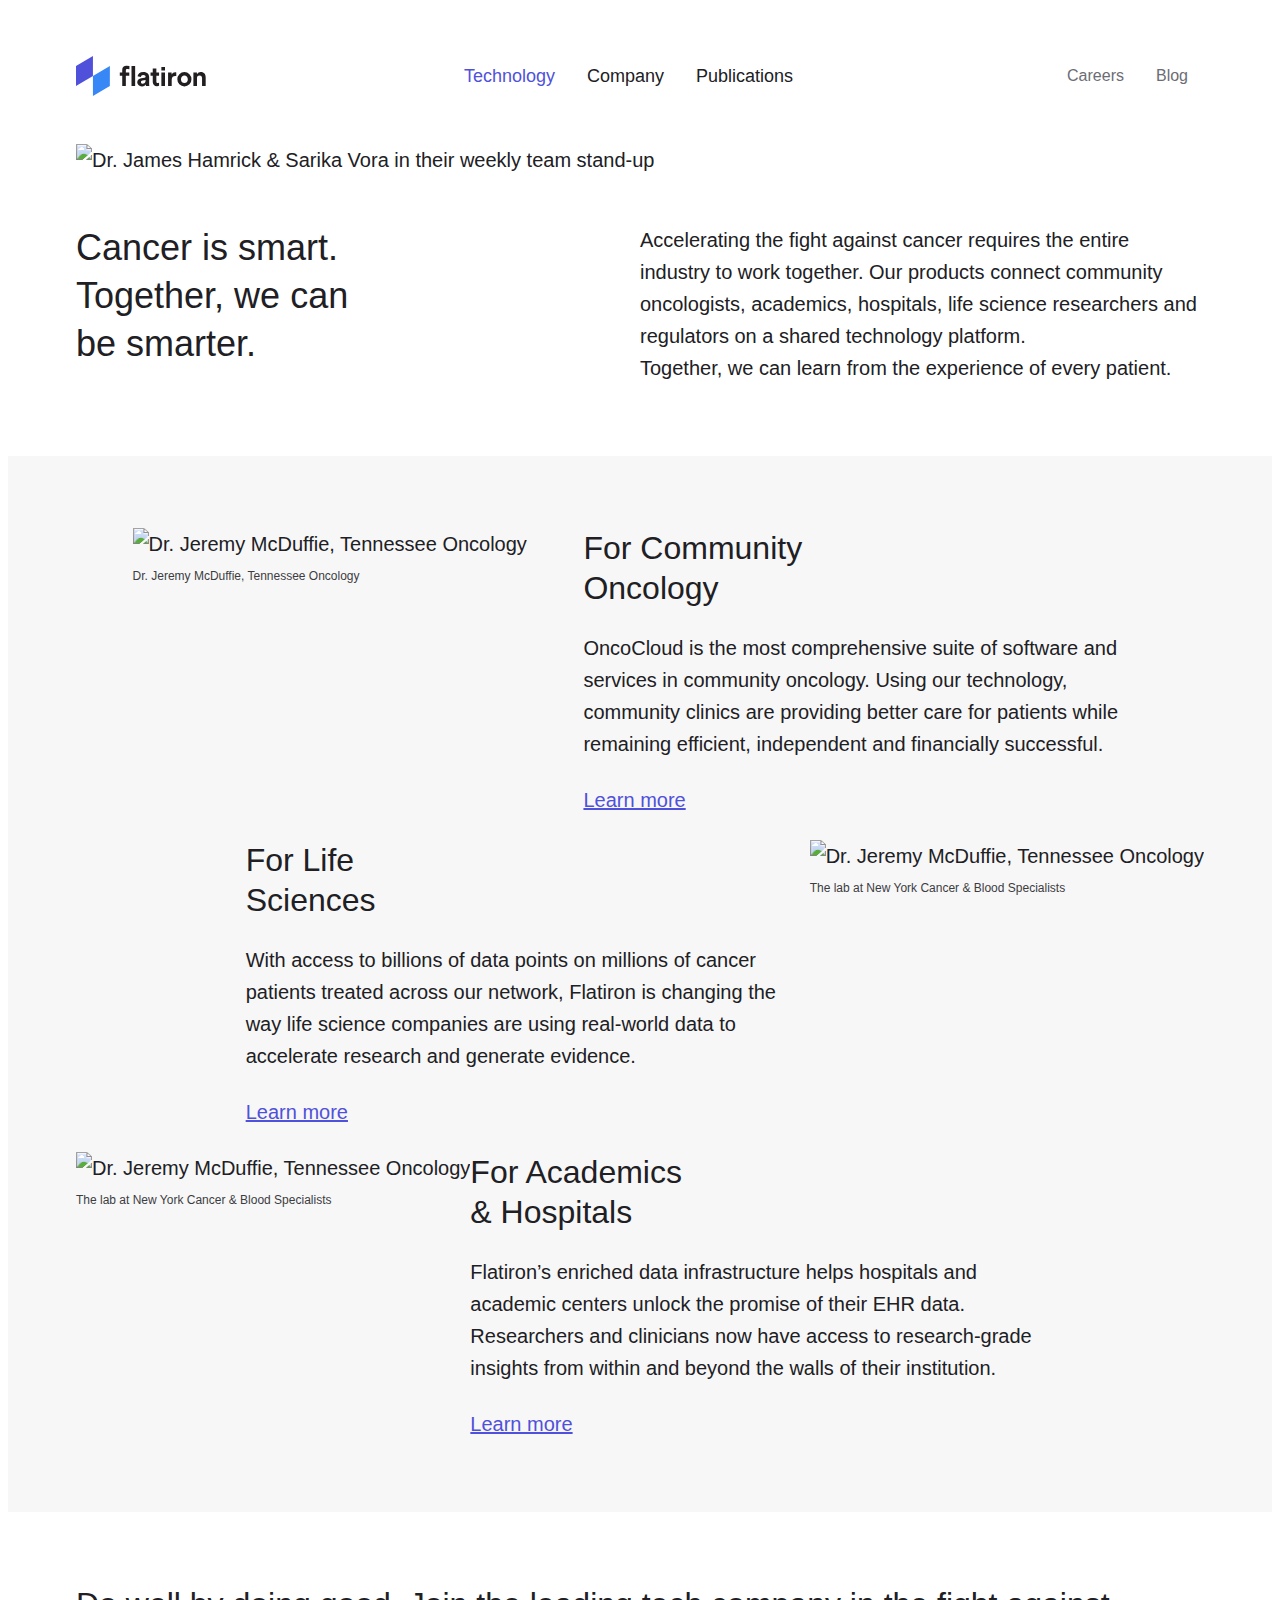
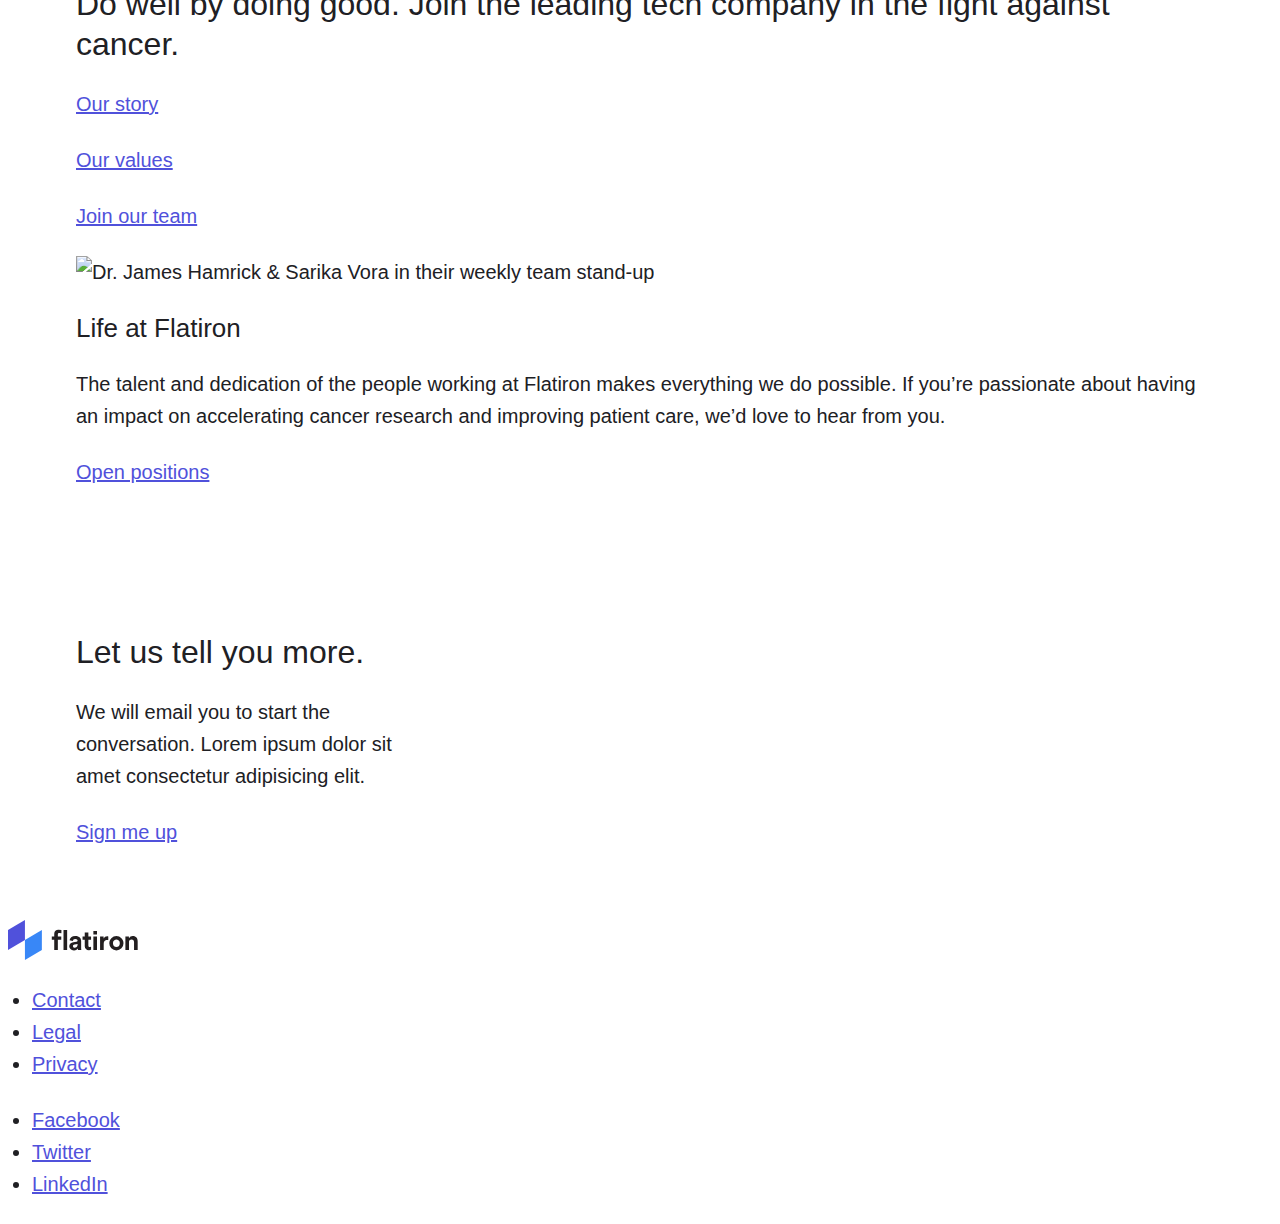
==== index.html @ 6f66fc8c "Changed section 2 layout" ====
<!doctype html>
<html lang="en">
    <head>
        <meta charset="utf-8">
        <meta http-equiv="x-ua-compatible" content="ie=edge">
        <title>Flatiron</title>
        <meta name="description" content="This is my HTML5 boilerplate.">
        <meta name="viewport" content="width=device-width, initial-scale=1.0">
        <meta name="msapplication-TileColor" content="#e85e00">
        <meta name="theme-color" content="#e85e00">
        <link rel="stylesheet" href="css/normalize.css">
        <link rel="stylesheet" href="css/screen.css">
        <link rel="apple-touch-icon" sizes="180x180" href="/apple-touch-icon.png">
        <link rel="icon" type="image/png" sizes="32x32" href="/favicon-32x32.png">
        <link rel="icon" type="image/png" sizes="16x16" href="/favicon-16x16.png">
        <link rel="manifest" href="/site.webmanifest">
        <meta name="msapplication-TileColor" content="#da532c">
        <meta name="theme-color" content="#ffffff">
    </head>
    <body>
        <header class="o-row o-row--md">
            <div class="o-container">
                <div class="c-header">
                    <div class="c-header__logo">
                <h1 class="c-logo">
                    <svg class="c-logo__symbol" xmlns="http://www.w3.org/2000/svg" viewBox="0 0 130 40">
                        <title>Flatiron</title>
                        <path fill="#3887f7" d="M15.659,19.25v20l16.929-10v-20Z" transform="translate(1.27 0.75)"/>
                        <path fill="#5051db" d="M16.929,0,0,10V30L16.929,20Z"/>
                        <path fill="#231f20" d="M57.537,13.551a7.061,7.061,0,1,1,14.119,0,7.061,7.061,0,1,1-14.119,0Zm3.64,0c0,2.532,1.641,3.853,3.42,3.853s3.42-1.294,3.42-3.853S66.375,9.7,64.6,9.7,61.177,10.992,61.177,13.551ZM17.441,16.634c0-2.422,1.778-3.771,4.023-4.1l3.31-.5c.766-.109,1.012-.495,1.012-.962,0-.964-.738-1.762-2.27-1.762A2.394,2.394,0,0,0,20.973,11.3l-3.23-.689c.326-2.058,2.256-4.24,5.747-4.24,4.268,0,5.854,2.422,5.854,5.146v6.659a15.308,15.308,0,0,0,.165,2.147H26.169a9.242,9.242,0,0,1-.137-1.624,4.49,4.49,0,0,1-3.967,2.009C19.193,20.706,17.441,18.752,17.441,16.634Zm5.308-1.927a1.706,1.706,0,0,0-1.67,1.706,1.584,1.584,0,0,0,1.751,1.569c1.533,0,2.956-.743,2.956-3.137v-.606Zm10.2,1.623v-6.3h-2.2V6.781h2.2V2.735h3.611V6.781h2.709v3.247H36.565V15.7c0,1.184.547,1.569,1.588,1.569a5.26,5.26,0,0,0,1.12-.109v3.027a5.976,5.976,0,0,1-2.264.33A4.067,4.067,0,0,1,32.954,16.33Zm49.288,3.991v-7.9c0-1.514-.74-2.7-2.491-2.7a2.544,2.544,0,0,0-2.516,2.808v7.788h-3.64V6.781h3.529V8.459A4.469,4.469,0,0,1,81.01,6.422c3.338,0,4.87,2.395,4.87,5.367v8.532Zm-33.967,0V6.781H51.8V8.72a4.026,4.026,0,0,1,3.519-2.05c.3,0,.887.029,1.161.056v3.687A5.451,5.451,0,0,0,55.39,10.3c-1.86,0-3.475.908-3.475,3.824v6.193Zm-6.7,0V6.781h3.638V20.321Zm-29.866,0v-20h3.64v20Zm-9.271,0V10.036H0V6.788H2.435V4.182A4.061,4.061,0,0,1,6.61,0a9.549,9.549,0,0,1,3,.424V3.451a9.55,9.55,0,0,0-1.978-.2c-1.039,0-1.586.386-1.586,1.569V6.788h3.43v3.248H6.048V20.321ZM41.572,4.773V1.3h3.638V4.773Z" transform="translate(43.8 9.679)"/>
                    </svg>
                    
                </h1>
               </div> 
               <div class="c-header__nav">
                <nav class="c-nav">
                    <ul class="o-list c-nav__list">
                        <li class="c-nav__item is-selected"><a href="#!" class="c-nav__link">Technology</a></li>
                        <li class="c-nav__item"><a href="#!" class="c-nav__link">Company</a></li>
                        <li class="c-nav__item"><a href="#!" class="c-nav__link">Publications</a></li>
                    </ul>
                </nav>
                </div>
                <div class="c-header__nav">
                <nav class="c-nav c-nav--meta">
                    <ul class="o-list c-nav__list">
                        <li class="c-nav__item"><a href="#!" class="c-nav__link c-nav__link--meta">Careers</a></li>
                        <li class="c-nav__item"><a href="#!" class="c-nav__link c-nav__link--meta">Blog</a></li>
                    </ul>
                </nav>
            </div>
            </div>
            </div>
        </header>
        <section class="o-row o-row--lg u-pt-clear">
            <div class="o-container">
                <div class="o-section o-section--lg">
                    <figure>
                        <img src="img/jpg/intro-img.jpg" alt="Dr. James Hamrick & Sarika Vora in their weekly team stand-up">
                    </figure>
                </div>    
                <div class="o-section o-section--lg"> 
                    <div class="o-layout o-layout-gutter-lg">
                        <div class="o-layout__item u-1-of-2-bp3">
                            <div class="u-max-width-sm">
                                <h1 class="c-lead c-lead--xxl u-color-primary-base">
                                    Cancer is smart.<br>
                                    Together, we can<br>
                                    be smarter.
                                </h1>
                            </div>
                        </div>
                     <div class="o-layout__item u-1-of-2-bp3">
                    <div class="u-max-width-sm">
                        <p class="c-lead c-lead--lg">
                            Accelerating the fight against cancer requires the entire industry to work together. Our products connect community oncologists, academics, hospitals, life science researchers and regulators on a shared technology platform. <br>
                            Together, we can learn from the experience of every patient.
                        </p>
                </div>
                    </div>
                    </div>
                </div>
            </div>
        </section>
        <section class="o-row o-row--lg o-row—neutral-x-light">
            <div class="o-container">
                <div class="o-section o-section--lg">
                <article>
                    <div class="o-layout o-layout-gutter-lg o-layout--justify-space-evenly">
                    <figure>
                        <div class="o-layout__item u-1-of-2-bp3">
                        <picture>
                            <source srcset="img/jpg/img-1.jpg" media="(min-width: 992px)">
                            <source srcset="img/jpg/img-1-landscape@2x.jpg" media="(min-width: 576px)">
                            <img src="img/jpg/img-1-landscape.jpg" alt="Dr. Jeremy McDuffie, Tennessee Oncology">
                        </picture>
                    
                        <figcaption>Dr. Jeremy McDuffie, Tennessee Oncology</figcaption>
                    </div>
                    </figure>
                    
                    <div class="o-layout__item u-1-of-2-bp3">
                        <div class="o-section">
                    <header>
                        
                        <h2>
                            For Community <br>
                            Oncology
                        </h2>
                        
                    </header>
                    <p>
                     
                     <div class="u-max-width-sm">
                        OncoCloud is the most comprehensive suite of software and services in community oncology. Using our technology, community clinics are providing better care for patients while remaining efficient, independent and financially successful.
                     </div>
                  
                    </p>
                    <p>
                        <a href="#!">Learn more</a>
                    </p>

                    </div>
                </div>
                    </div>
                
                </article>
                <article >
                    <div class="o-layout o-layout-gutter-lg o-layout--row-reverse">
                    <figure>
                    <div class="o-layout__item u-1-of-2-bp3 ">
                        <picture>
                            <source srcset="img/jpg/img-2.jpg" media="(min-width: 992px)">
                            <source srcset="img/jpg/img-2-landscape@2x.jpg" media="(min-width: 576px)">
                            <img src="img/jpg/img-2-landscape.jpg" alt="Dr. Jeremy McDuffie, Tennessee Oncology">
                        </picture>
                    
                        <figcaption>The lab at New York Cancer & Blood Specialists</figcaption>
                    </div>   
                    </figure>
                    <div class="o-layout__item u-1-of-2-bp3 ">
                    <header>
                        <h2>
                            For Life <br>
                            Sciences
                        </h2>
                    </header>
                    
                    
                    <p>
                        With access to billions of data points on millions of cancer patients treated across our network, Flatiron is changing the way life science companies are using real-world data to accelerate research and generate evidence.
                    </p>
                    <p>
                        <a href="#!">Learn more</a>
                    </p>
                    </div>
                   </div>
                </article>
                <article>
                    <div class="o-layout o-layout-gutter-lg">
                    <figure>
                        <div class="o-layout__item u-1-of-2-bp3 ">
                        <picture>
                            <source srcset="img/jpg/img-3.jpg" media="(min-width: 992px)">
                            <source srcset="img/jpg/img-3-landscape@2x.jpg" media="(min-width: 576px)">
                            <img src="img/jpg/img-3-landscape.jpg" alt="Dr. Jeremy McDuffie, Tennessee Oncology">
                        </picture>
                        <figcaption>The lab at New York Cancer & Blood Specialists</figcaption>
                    </div>
                    </figure>
                    <div class="o-layout__item u-1-of-2-bp3 ">
                    <header>
                       
                        <h2>
                            For Academics <br>
                            &amp; Hospitals
                        </h2>
                    </header>
                    <p>
                        Flatiron’s enriched data infrastructure helps hospitals and academic centers unlock the promise of their EHR data. Researchers and clinicians now have access to research-grade insights from within and beyond the walls of their institution.
                    </p>
                    <p>
                        <a href="#!">Learn more</a>
                    </p>
                </div>
                </article>
            </div>
        </div>
        </section>
        <section class="o-row o-row--lg">
            <div class="o-container">
                <header>
                    <h2>
                        Do well by doing good. Join the leading tech company in the fight against cancer.
                    </h2>
                </header>
                <p>
                    <a href="#!">Our story</a>
                </p>
                <p>
                    <a href="#!">Our values</a>
                </p>
                <p>
                    <a href="#!">Join our team</a>
                </p>
            </div>
            <div class="o-container">
                <figure>
                    <img src="img/jpg/img-4.jpg" alt="Dr. James Hamrick & Sarika Vora in their weekly team stand-up">
                </figure>
            </div>
            <div class="o-container">
                <h3>
                    Life at Flatiron
                </h3>

                <p>
                    The talent and dedication of the people working at Flatiron makes everything we do possible. If you’re passionate about having an impact on accelerating cancer research and improving patient care, we’d love to hear from you.
                </p>
                <p>
                    <a href="#!">Open positions</a>
                </p>
            </div>
        </section>
        <section class="o-row o-row--lg">
            <div class="o-container">
                <div class="u-max-width-xs">
                    <h2>
                        Let us tell you more.
                    </h2>
                    <p>
                        We will email you to start the conversation. Lorem ipsum dolor sit amet consectetur adipisicing elit.
                    </p>
                    <p>
                        <a href="#!">Sign me up</a>
                    </p>
                </div>
            </div>
        </section>
        <footer class="o-row1">
            <h1 class="c-logo1">
                <svg class="c-logo__symbol1" xmlns="http://www.w3.org/2000/svg" viewBox="0 0 130 40">
                    <title>Flatiron</title>
                    <path fill="#3887f7" d="M15.659,19.25v20l16.929-10v-20Z" transform="translate(1.27 0.75)"/>
                    <path fill="#5051db" d="M16.929,0,0,10V30L16.929,20Z"/>
                    <path fill="#231f20" d="M57.537,13.551a7.061,7.061,0,1,1,14.119,0,7.061,7.061,0,1,1-14.119,0Zm3.64,0c0,2.532,1.641,3.853,3.42,3.853s3.42-1.294,3.42-3.853S66.375,9.7,64.6,9.7,61.177,10.992,61.177,13.551ZM17.441,16.634c0-2.422,1.778-3.771,4.023-4.1l3.31-.5c.766-.109,1.012-.495,1.012-.962,0-.964-.738-1.762-2.27-1.762A2.394,2.394,0,0,0,20.973,11.3l-3.23-.689c.326-2.058,2.256-4.24,5.747-4.24,4.268,0,5.854,2.422,5.854,5.146v6.659a15.308,15.308,0,0,0,.165,2.147H26.169a9.242,9.242,0,0,1-.137-1.624,4.49,4.49,0,0,1-3.967,2.009C19.193,20.706,17.441,18.752,17.441,16.634Zm5.308-1.927a1.706,1.706,0,0,0-1.67,1.706,1.584,1.584,0,0,0,1.751,1.569c1.533,0,2.956-.743,2.956-3.137v-.606Zm10.2,1.623v-6.3h-2.2V6.781h2.2V2.735h3.611V6.781h2.709v3.247H36.565V15.7c0,1.184.547,1.569,1.588,1.569a5.26,5.26,0,0,0,1.12-.109v3.027a5.976,5.976,0,0,1-2.264.33A4.067,4.067,0,0,1,32.954,16.33Zm49.288,3.991v-7.9c0-1.514-.74-2.7-2.491-2.7a2.544,2.544,0,0,0-2.516,2.808v7.788h-3.64V6.781h3.529V8.459A4.469,4.469,0,0,1,81.01,6.422c3.338,0,4.87,2.395,4.87,5.367v8.532Zm-33.967,0V6.781H51.8V8.72a4.026,4.026,0,0,1,3.519-2.05c.3,0,.887.029,1.161.056v3.687A5.451,5.451,0,0,0,55.39,10.3c-1.86,0-3.475.908-3.475,3.824v6.193Zm-6.7,0V6.781h3.638V20.321Zm-29.866,0v-20h3.64v20Zm-9.271,0V10.036H0V6.788H2.435V4.182A4.061,4.061,0,0,1,6.61,0a9.549,9.549,0,0,1,3,.424V3.451a9.55,9.55,0,0,0-1.978-.2c-1.039,0-1.586.386-1.586,1.569V6.788h3.43v3.248H6.048V20.321ZM41.572,4.773V1.3h3.638V4.773Z" transform="translate(43.8 9.679)"/>
                </svg>
            </h1>    
                <nav>
                    <ul>
                        <li><a href="#!">Contact</a></li>
                        <li><a href="#!">Legal</a></li>
                        <li><a href="#!">Privacy</a></li>
                    </ul>
                </nav>

                <nav>
                    <ul>
                        <li><a href="#!">Facebook</a></li>
                        <li><a href="#!">Twitter</a></li>
                        <li><a href="#!">LinkedIn</a></li>
                    </ul>
                </nav>
            </div>
        </footer>
    </body>
</html>
---- css/screen.css ----
/*------------------------------------*\
  #FONTS
\*------------------------------------*/
@font-face {
    font-family: "HK Grotesk Web";
    font-weight: 200;
    src: url("../fonts/hkgrotesk-light-webfont.woff2") format("woff2"),
         url("../fonts/hkgrotesk-light-webfont.woff") format("woff");

}

@font-face {
    font-family: "HK Grotesk Web";
    font-weight: 400;
    src: url("../fonts/hkgrotesk-regular-webfont.woff2") format("woff2"),
         url("../fonts/hkgrotesk-regular-webfont.woff") format("woff");
     
}


@font-face {
    font-family: "HK Grotesk Web";
    font-weight: 600;
    src: url("../fonts/hkgrotesk-medium-webfont.woff2") format("woff2"),
         url("../fonts/hkgrotesk-medium-webfont.woff") format("woff");
     
}

/*------------------------------------*\
  #GENERIC
\*------------------------------------*/

/*
    Generic: Page
    ---
    Global page styles + universal box-sizing:
*/

html {
    font-size: 16px;
    line-height: 1.5;
    font-family: "HK Grotesk Web", sans-serif;
    color:  #202024;
    box-sizing: border-box;
    -webkit-font-smoothing: antialiased;
    -moz-osx-font-smoothing: grayscale;
}

*,
*:before,
*:after {
    box-sizing: inherit;
}
@media (min-width:768px){
    html {
        font-size:20px;
        line-height: 1.6;
    }
}
h1,h2,h3 {
    font-weight: 200;
}
/*
 * Remove text-shadow in selection highlight:
 * https://twitter.com/miketaylr/status/12228805301
 *
 * Customize the background color to match your design.
 */

::selection {
    background: #5051DB;
    color: white;
    text-shadow: none;
}

/*------------------------------------*\
  #Elements
\*------------------------------------*/

/*
    Elements: Images
    ---
    Default markup for images to make them responsive
*/

img {
    max-width: 100%;
    vertical-align: top;
}

/*
    Elements: typography
    ---
    Default markup for typographic elements
*/

h1 {
    font-size: 36px;
    line-height: 48px;
    margin: 0 0 24px;
}

h2 {
    font-size: 32px;
    line-height: 40px;
    margin: 0 0 24px;
}

h3 {
    font-size: 26px;
    line-height: 32px;
    margin: 0 0 24px;
}

h4,
h5,
h6 {
    font-size: 20px;
    line-height: 24px;
    margin: 0 0 24px;
}

p,
ol,
ul,
dl,
table,
address,
figure {
    margin: 0 0 24px;
}

ul,
ol {
    padding-left: 24px;
}

li ul,
li ol {
    margin-bottom: 0;
}

blockquote {
    font-style: normal;
    font-size: 23px;
    line-height: 32px;
    margin: 0 0 24px;
}

blockquote * {
    font-size: inherit;
    line-height: inherit;
}

figcaption {
    font-weight: 400;
    font-size: 12px;
    line-height: 16px;
    margin-top: 8px;
    color: #3C3C42;
}

hr {
    border: 0;
    height: 1px;
    background: LightGrey;
    margin: 0 0 24px;
}

a {
    color: #5051DB;
    transition: all .1s ease-in-out;
}

a:visited,
a:active {
    color: #3E3EA8;
}

a:hover,
a:focus {
    color: #3E3EA8;
}

/*------------------------------------*\
  #OBJECTS
\*------------------------------------*/
.o-list {
    list-style: none;
    padding: none;
}

.o-section {

    
   
   
   
}

.o-section + .o-section {
    margin-top: 24px;
    
    
}

@media (min-width: 768px) {
    .o-section--lg + .o-section--lg,
    .o-section--xl + .o-section--xl {
        margin-top: 48px;
    }
}

@media (min-width: 1200px) {
    .o-section--xl + .o-section--xl {
        margin-top: 72px;
    }
}


/*
    Objects: Row
    ---
    Creates a horizontal row that stretches the viewport and adds padding around children
*/

.o-row {
    position: relative;
    padding: 24px 24px 0;
    display: flow-root;
}

.o-row—neutral-x-light {
    background:#F7F7F7;
}



/* size modifiers */

.o-row--lg {
    padding: 48px 24px 24px;
}

@media (min-width: 768px) {
    .o-row {
        padding-left: 48px;
        padding-right: 48px;
    }

    .o-row--lg {
        padding-top: 72px;
        padding-bottom: 48px;
    }
}

/*
    Objects: Container
    ---
    Creates a horizontal container that sets de global max-width
*/

.o-container {
    margin-left: auto;
    margin-right: auto;
    width: 100%;
    max-width: 56.4em; /* 56.4 * 20px = 1128px */
    
    
}

/*
    Objects: Layout
    ---
    The layout object provides us with a column-style layout system. This object
    contains the basic structural elements, but classes should be complemented
    with width utilities
*/

.o-layout {
    display: -webkit-flex;
    display: -ms-flexbox;
    display: flex;
    flex-wrap: wrap;
}

    .o-layout__item {
        flex-basis: 100%;
    }

/* gutter modifiers, these affect o-layout__item too */

.o-layout--gutter {
    margin: 0 -12px;
}

.o-layout--gutter > .o-layout__item {
    padding: 0 12px;
}

.o-layout--gutter-sm {
    margin: 0 -6px;
}

.o-layout--gutter-sm > .o-layout__item {
    padding: 0 6px;
}

.o-layout--gutter-lg {
    margin: 0 -24px;
}

.o-layout--gutter-lg > .o-layout__item {
    padding: 0 24px;
}

/* reverse horizontal row modifier */

.o-layout--row-reverse {
    flex-direction: row-reverse;
}

/* Horizontal alignment modifiers*/

.o-layout--justify-start {
    justify-content: flex-start;
}

.o-layout--justify-end {
    justify-content: flex-end;
}

.o-layout--justify-center {
    justify-content: center;
}

.o-layout--justify-space-around {
    justify-content: space-around;
}

.o-layout--justify-space-evenly {
    justify-content: space-evenly;
    
}

.o-layout--justify-space-between {
    justify-content: space-between;
}

/* Vertical alignment modifiers */

.o-layout--align-start {
    align-items: flex-start;
}

.o-layout--align-end {
    align-items: flex-end;
}

.o-layout--align-center {
    align-items: center;
}

.o-layout--align-baseline {
    align-items: baseline;
}

/* Vertical alignment modifiers that only work if there is one than one flex item */

.o-layout--align-content-start {
    align-content: start;
}

.o-layout--align-content-end {
    align-content: end;
}

.o-layout--align-content-center {
    align-content: center;
}

.o-layout--align-content-space-around {
    align-content: space-around;
}

.o-layout--align-content-space-between {
    align-content: space-between;
}

/*------------------------------------*\
  #COMPONENTS
\*------------------------------------*/
.c-logo {
    height: 32px;
}

.c-logo__symbol {

height:100%;
}

.c-logo1 {
    height: 32px;
}

.c-logo__symbol1 {

height:100%;
}

@media (min-width: 768px) {
    .c-logo__symbol,.c-logo__symbol1 {
        height:100%;
    }
    .c-logo,.c-logo1 {
        height: 40px;
    }
}
.c-nav {
    font-size: 18px;
    line-height: 24px;
}

.c-nav__link {
    text-decoration: none;
    font-weight: 400;
    padding: 8px 0;
    display: block;
}

.c-nav__link,
.c-nav__link:visited,
.c-nav__link:active {
    color: #202024
}

.c-nav__link:hover,
.c-nav__link:focus {
    color: 5051db;
}
.c-nav--meta {
    font-size: 16px;
}
.c-nav__link--meta,
    .c-nav__link--meta:visited,
    .c-nav__link--meta:active {
        color:#6c6c75;
    }

.c-nav__link:hover,
.c-nav__link:focus {
    color:#5051db;
}    
.is-selected .c-nav__link,
.c-nav__link:hover,
.c-nav__link:focus {
    color: #5051db;
}


@media (min-width: 768px) {
    .c-nav__list {
        display:flex;
    }

    .c-nav__link {
        padding: 8px 16px;
    }

    

    
}


.c-header__nav {
    display: none;
}

@media (min-width: 992px) {
    .c-header {
        display:flex;
        justify-content:space-between;
        
        

    }

    .c-header__nav {
        display: block;

       
}



/*------------------------------------*\
  #UTILITIES
\*------------------------------------*/

/*
    Utilities: max-width
    ---
    Utility classes to put specific max widths onto elements
*/


.u-max-width-xs {
    max-width: 18em !important;
}

.u-max-width-sm {
    max-width: 36em !important;
}

.u-max-width-md {
    max-width: 42em !important;
}

.u-max-width-lg {
    max-width: 60em !important;
}

.u-max-width-xl {
    max-width: 75em !important;
}

.u-max-width-none {
    max-width: none !important;
}

/*
    Utility: Flex
    ---
    Utility classes to put specific flex properties onto elements
    Will be mostly used on o-layout__item
*/

.u-pt-clear {
    padding-top: 0 !important;
}

.u-flex-basis-auto {
    flex-basis: auto !important;
}

.u-flex-grow-1 {
    flex-grow: 1 !important;
}

.u-1-of-2 {
    flex-basis: calc(100% / 2) !important;
}

.u-1-of-3 {
    flex-basis: calc(100% / 3) !important;
}

.u-2-of-3 {
    flex-basis: calc(100% / 3 * 2) !important;
}

.u-1-of-4 {
    flex-basis: calc(100% / 4) !important;
}

.u-3-of-4 {
    flex-basis: calc(100% / 4 * 3) !important;
}

.u-1-of-5 {
    flex-basis: calc(100% / 5) !important;
}

.u-2-of-5 {
    flex-basis: calc(100% / 5 * 2) !important;
}

.u-3-of-5 {
    flex-basis: calc(100% / 5 * 3) !important;
}

.u-4-of-5 {
    flex-basis: calc(100% / 5 * 4) !important;
}

.u-1-of-6 {
    flex-basis: calc(100% / 6) !important;
}

.u-5-of-6 {
    flex-basis: calc(100% / 6 * 5) !important;
}

@media (min-width: 576px) {
    .u-1-of-2-bp1 {
        flex-basis: calc(100% / 2) !important;
    }
    .u-1-of-3-bp1 {
        flex-basis: calc(100% / 3) !important;
    }
    .u-2-of-3-bp1 {
        flex-basis: calc(100% / 3 * 2) !important;
    }
    .u-1-of-4-bp1 {
        flex-basis: calc(100% / 4) !important;
    }
    .u-3-of-4-bp1 {
        flex-basis: calc(100% / 4 * 3) !important;
    }
    .u-1-of-5-bp1 {
        flex-basis: calc(100% / 5) !important;
    }
    .u-2-of-5-bp1 {
        flex-basis: calc(100% / 5 * 2) !important;
    }
    .u-3-of-5-bp1 {
        flex-basis: calc(100% / 5 * 3) !important;
    }
    .u-4-of-5-bp1 {
        flex-basis: calc(100% / 5 * 4) !important;
    }
    .u-1-of-6-bp1 {
        flex-basis: calc(100% / 6) !important;
    }
    .u-5-of-6-bp1 {
        flex-basis: calc(100% / 6 * 5) !important;
    }
}

@media (min-width: 768px) {
    .u-1-of-2-bp2 {
        flex-basis: calc(100% / 2) !important;
    }
    .u-1-of-3-bp2 {
        flex-basis: calc(100% / 3) !important;
    }
    .u-2-of-3-bp2 {
        flex-basis: calc(100% / 3 * 2) !important;
    }
    .u-1-of-4-bp2 {
        flex-basis: calc(100% / 4) !important;
    }
    .u-3-of-4-bp2 {
        flex-basis: calc(100% / 4 * 3) !important;
    }
    .u-1-of-5-bp2 {
        flex-basis: calc(100% / 5) !important;
    }
    .u-2-of-5-bp2 {
        flex-basis: calc(100% / 5 * 2) !important;
    }
    .u-3-of-5-bp2 {
        flex-basis: calc(100% / 5 * 3) !important;
    }
    .u-4-of-5-bp2 {
        flex-basis: calc(100% / 5 * 4) !important;
    }
    .u-1-of-6-bp2 {
        flex-basis: calc(100% / 6) !important;
    }
    .u-5-of-6-bp2 {
        flex-basis: calc(100% / 6 * 5) !important;
    }
}

@media (min-width: 992px) {
    .u-1-of-2-bp3 {
        flex-basis: calc(100% / 2)  !important;
    }
    .u-1-of-3-bp3 {
        flex-basis: calc(100% / 3) !important;
    }
    .u-2-of-3-bp3 {
        flex-basis: calc(100% / 3 * 2) !important;
    }
    .u-1-of-4-bp3 {
        flex-basis: calc(100% / 4) !important;
    }
    .u-3-of-4-bp3 {
        flex-basis: calc(100% / 4 * 3) !important;
    }
    .u-1-of-5-bp3 {
        flex-basis: calc(100% / 5) !important;
    }
    .u-2-of-5-bp3 {
        flex-basis: calc(100% / 5 * 2) !important;
    }
    .u-3-of-5-bp3 {
        flex-basis: calc(100% / 5 * 3) !important;
    }
    .u-4-of-5-bp3 {
        flex-basis: calc(100% / 5 * 4) !important;
    }
    .u-1-of-6-bp3 {
        flex-basis: calc(100% / 6) !important;
    }
    .u-5-of-6-bp3 {
        flex-basis: calc(100% / 6 * 5) !important;
    }
}

@media (min-width: 1200px) {
    .u-1-of-2-bp4 {
        flex-basis: calc(100% / 2) !important;
    }
    .u-1-of-3-bp4 {
        flex-basis: calc(100% / 3) !important;
    }
    .u-2-of-3-bp4 {
        flex-basis: calc(100% / 3 * 2) !important;
    }
    .u-1-of-4-bp4 {
        flex-basis: calc(100% / 4) !important;
    }
    .u-3-of-4-bp4 {
        flex-basis: calc(100% / 4 * 3) !important;
    }
    .u-1-of-5-bp4 {
        flex-basis: calc(100% / 5) !important;
    }
    .u-2-of-5-bp4 {
        flex-basis: calc(100% / 5 * 2) !important;
    }
    .u-3-of-5-bp4 {
        flex-basis: calc(100% / 5 * 3) !important;
    }
    .u-4-of-5-bp4 {
        flex-basis: calc(100% / 5 * 4) !important;
    }
    .u-1-of-6-bp4 {
        flex-basis: calc(100% / 6) !important;
    }
    .u-5-of-6-bp4 {
        flex-basis: calc(100% / 6 * 5) !important;
    }
}

/*------------------------------------*\
  #MEDIA
\*------------------------------------*/

/*
    Media Queries
    ---
    EXAMPLE Media Queries for Responsive Design.
    These examples override the primary ('mobile first') styles.
    USE THEM INLINE!
*/

/* Extra small devices (portrait phones, less than 576px)
   No media query since this is the default in mobile first design
*/

/* Small devices (landscape phones, 576px and up)
@media (min-width: 576px) {}
*/

/* Medium devices (tablets, 768px and up)*/
@media (min-width: 768px) {
    .o-row {
        padding-left: 48px;
        padding-right: 48px;
    }
    .o-row--md {
        padding-top: 48px;
        padding-bottom: 24px;
    }
    .o-row--lg {
        padding-top: 72px;
        padding-bottom: 48px;
    }
}


/* Large devices (landscape tablets, desktops, 992px and up)
@media (min-width: 992px) {}
*/

/* Extra large devices (large desktops, 1200px and up)
@media (min-width: 1200px) {}
*/

/*
    Print styles.
    ---
    Inlined to avoid the additional HTTP request:
    http://www.phpied.com/delay-loading-your-print-css/
*/

@media print {
    *,
    *:before,
    *:after {
        background: transparent !important;
        color: #000 !important;
        /* Black prints faster:
                                   http://www.sanbeiji.com/archives/953 */
        box-shadow: none !important;
        text-shadow: none !important;
    }
    a,
    a:visited {
        text-decoration: underline;
    }
    a[href]:after {
        content: " (" attr(href) ")";
    }
    abbr[title]:after {
        content: " (" attr(title) ")";
    }
    /*
     * Don't show links that are fragment identifiers,
     * or use the `javascript:` pseudo protocol
     */
    a[href^="#"]:after,
    a[href^="javascript:"]:after {
        content: "";
    }
    pre {
        white-space: pre-wrap !important;
    }
    pre,
    blockquote {
        border: 1px solid #999;
        page-break-inside: avoid;
    }
    /*
     * Printing Tables:
     * http://css-discuss.incutio.com/wiki/Printing_Tables
     */
    thead {
        display: table-header-group;
    }
    tr,
    img {
        page-break-inside: avoid;
    }
    p,
    h2,
    h3 {
        orphans: 3;
        widows: 3;
    }
    h2,
    h3 {
        page-break-after: avoid;
    }
}
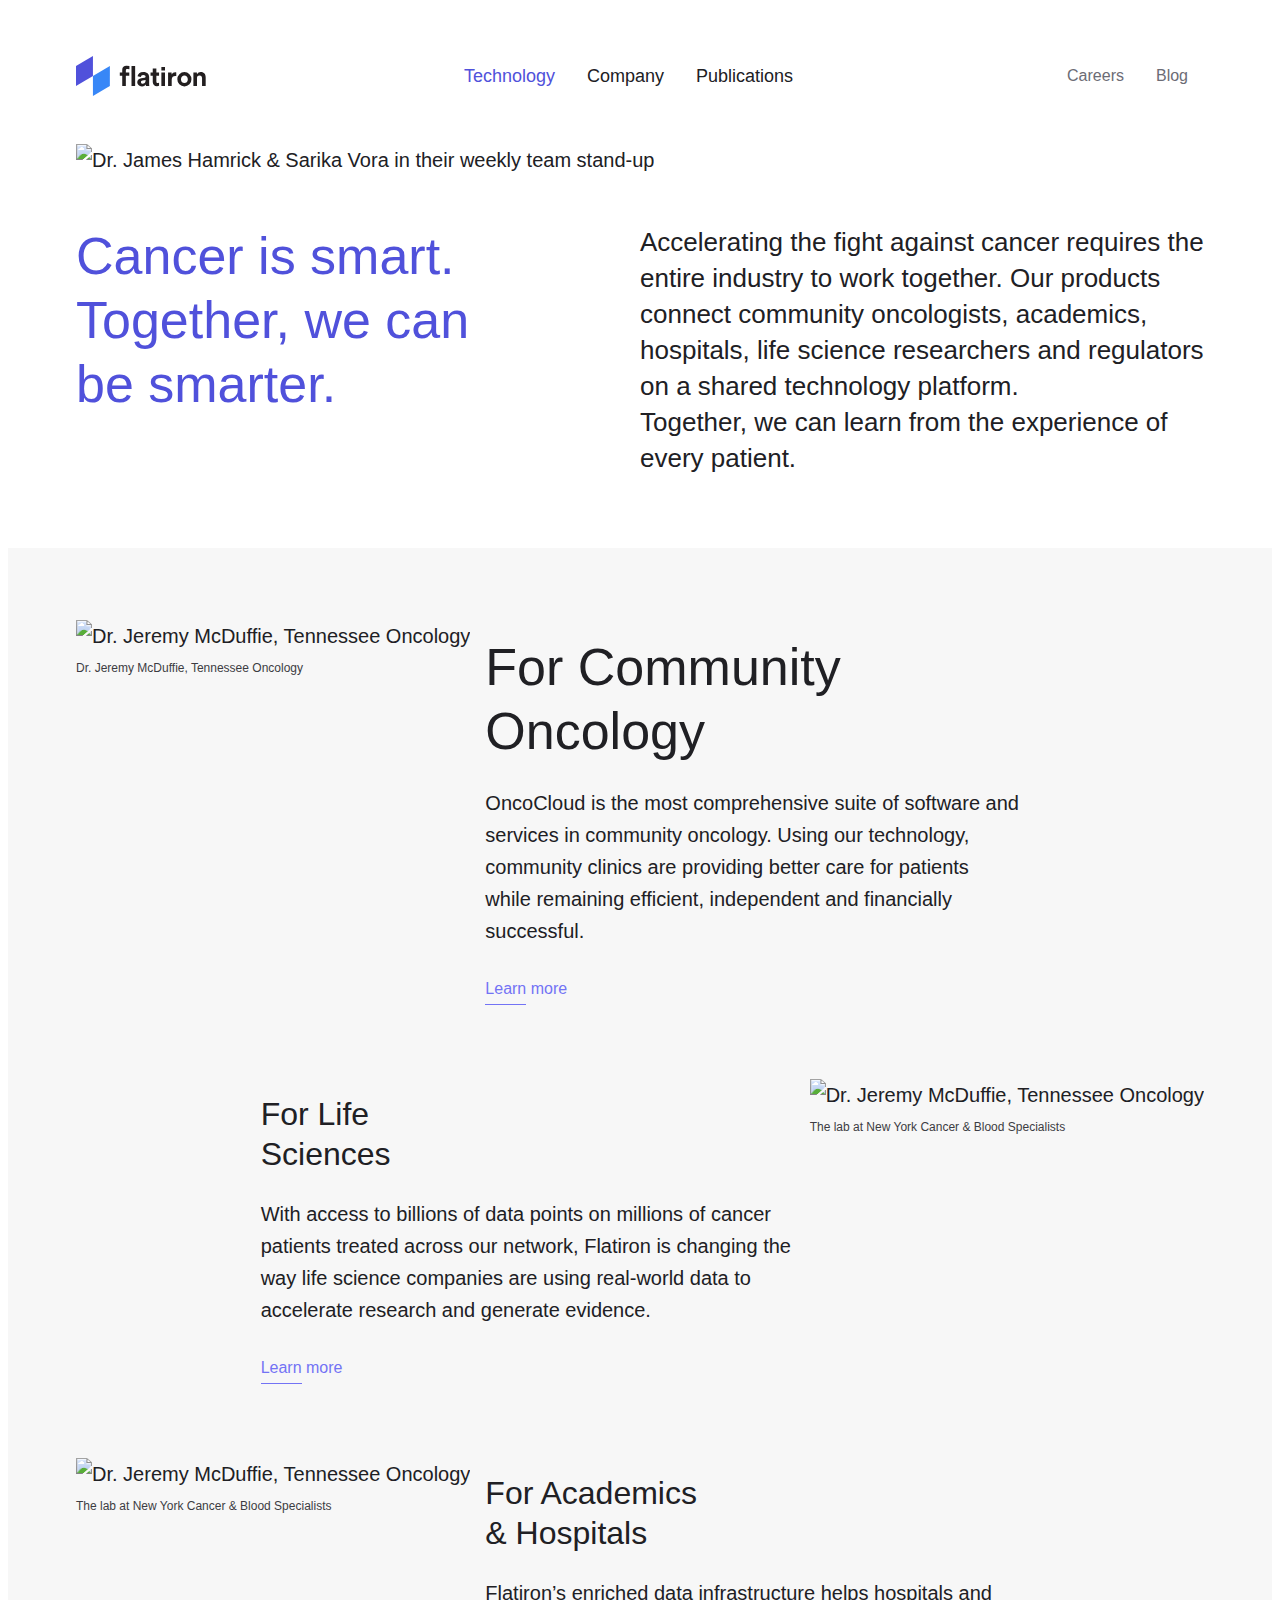
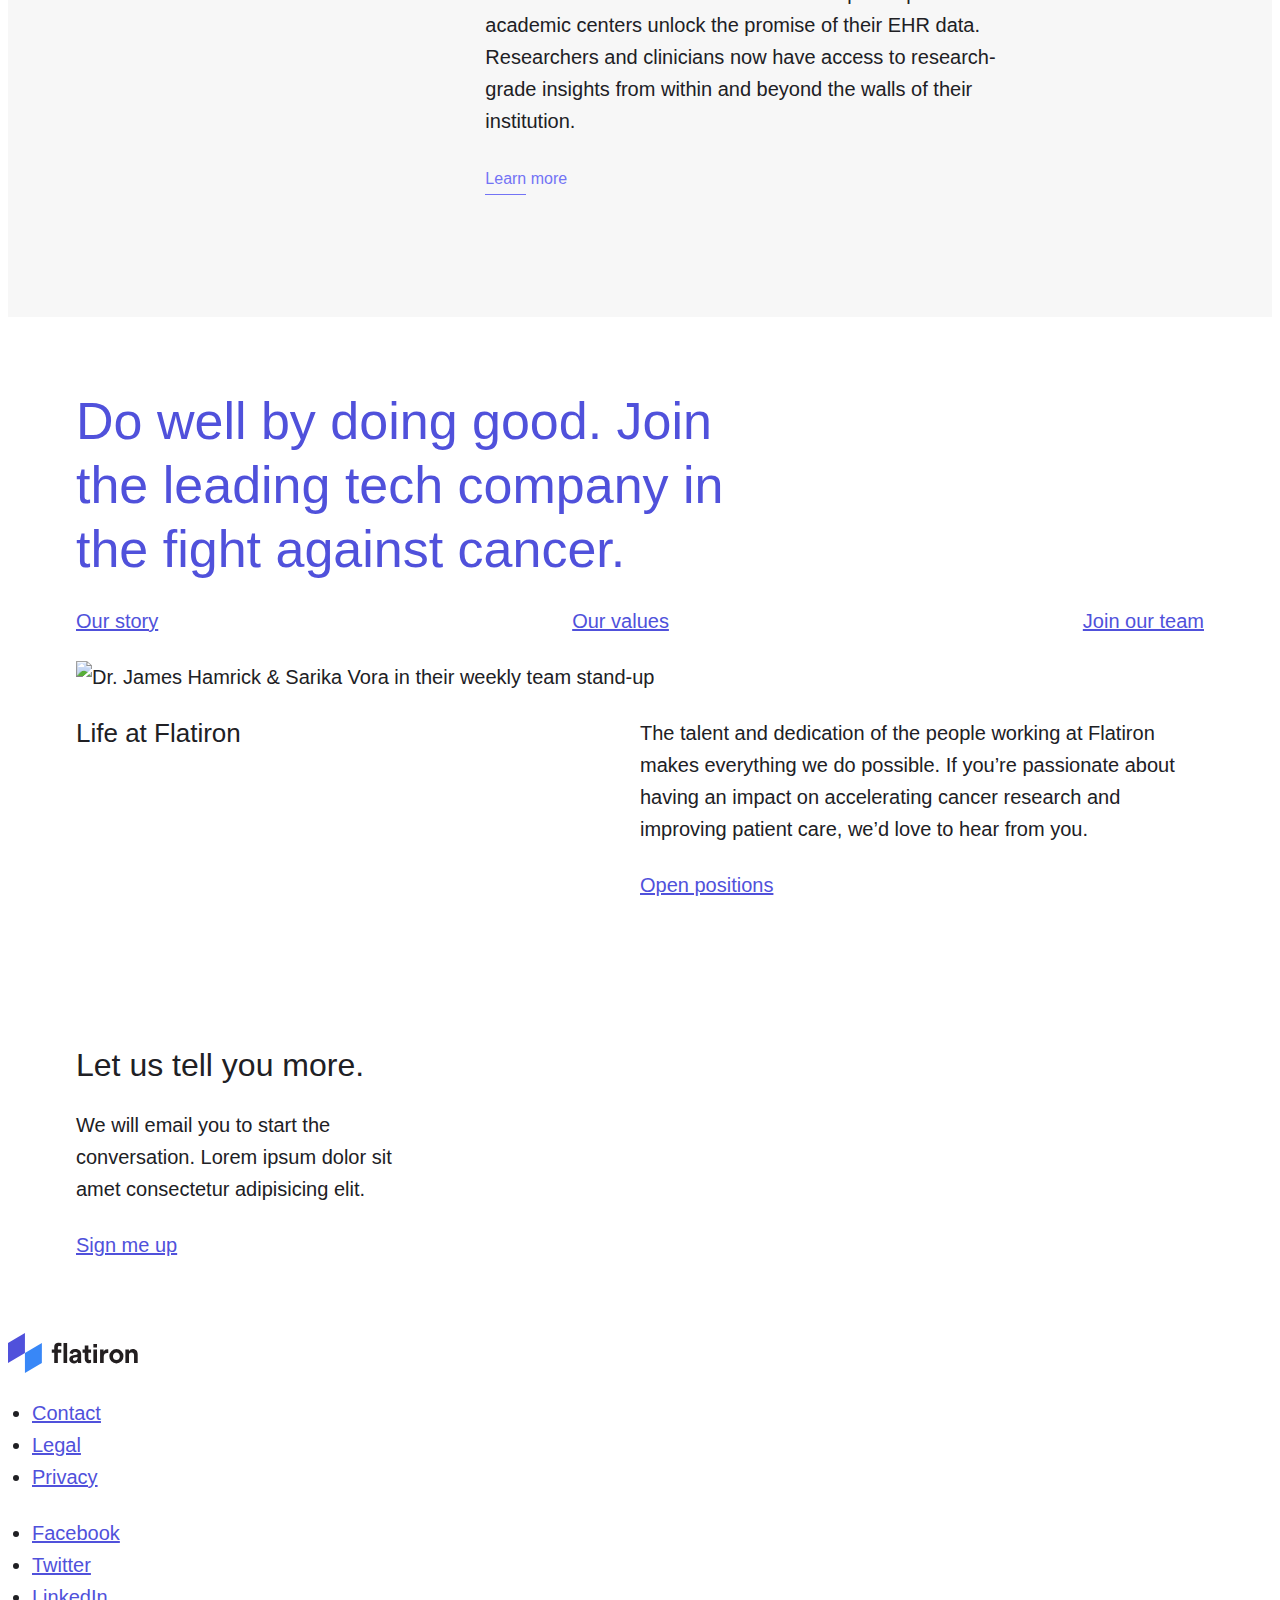
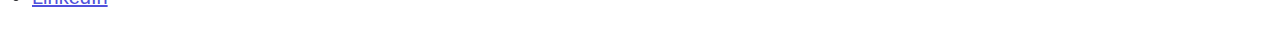
==== commit d0f1c729: "New cta link component" ====
--- a/index.html
+++ b/index.html
@@ -86,7 +86,7 @@
             <div class="o-container">
                 <div class="o-section o-section--lg">
                 <article>
-                    <div class="o-layout o-layout-gutter-lg o-layout--justify-space-evenly">
+                    <div class="o-layout o-layout-gutter-lg o-layout--justify-space-ev enly">
                     <figure>
                         <div class="o-layout__item u-1-of-2-bp3">
                         <picture>
@@ -103,13 +103,13 @@
                         <div class="o-section">
                     <header>
                         
-                        <h2>
+                        <h2 class="c-lead c-lead--xxl">
                             For Community <br>
                             Oncology
                         </h2>
                         
                     </header>
-                    <p>
+                    <p class="c-lead c-lead--lg">
                      
                      <div class="u-max-width-sm">
                         OncoCloud is the most comprehensive suite of software and services in community oncology. Using our technology, community clinics are providing better care for patients while remaining efficient, independent and financially successful.
@@ -117,7 +117,7 @@
                   
                     </p>
                     <p>
-                        <a href="#!">Learn more</a>
+                        <a class="c-link-cta" href="#!">Learn more</a>
                     </p>
 
                     </div>
@@ -139,20 +139,22 @@
                     </div>   
                     </figure>
                     <div class="o-layout__item u-1-of-2-bp3 ">
-                    <header>
-                        <h2>
-                            For Life <br>
-                            Sciences
-                        </h2>
-                    </header>
-                    
-                    
-                    <p>
-                        With access to billions of data points on millions of cancer patients treated across our network, Flatiron is changing the way life science companies are using real-world data to accelerate research and generate evidence.
-                    </p>
-                    <p>
-                        <a href="#!">Learn more</a>
-                    </p>
+                    <div class="o-section">
+                        <header>
+                            <h2>
+                                For Life <br>
+                                Sciences
+                            </h2>
+                        </header>
+                        
+                        
+                        <p>
+                            With access to billions of data points on millions of cancer patients treated across our network, Flatiron is changing the way life science companies are using real-world data to accelerate research and generate evidence.
+                        </p>
+                        <p>
+                            <a class="c-link-cta" href="#!">Learn more</a>
+                        </p>
+                    </div>
                     </div>
                    </div>
                 </article>
@@ -169,19 +171,21 @@
                     </div>
                     </figure>
                     <div class="o-layout__item u-1-of-2-bp3 ">
-                    <header>
+                    <div class="o-section">
+                        <header>
                        
-                        <h2>
-                            For Academics <br>
-                            &amp; Hospitals
-                        </h2>
-                    </header>
-                    <p>
-                        Flatiron’s enriched data infrastructure helps hospitals and academic centers unlock the promise of their EHR data. Researchers and clinicians now have access to research-grade insights from within and beyond the walls of their institution.
-                    </p>
-                    <p>
-                        <a href="#!">Learn more</a>
-                    </p>
+                            <h2>
+                                For Academics <br>
+                                &amp; Hospitals
+                            </h2>
+                        </header>
+                        <p>
+                            Flatiron’s enriched data infrastructure helps hospitals and academic centers unlock the promise of their EHR data. Researchers and clinicians now have access to research-grade insights from within and beyond the walls of their institution.
+                        </p>
+                        <p>
+                            <a class="c-link-cta" href="#!">Learn more</a>
+                        </p>
+                    </div>
                 </div>
                 </article>
             </div>
@@ -190,10 +194,20 @@
         <section class="o-row o-row--lg">
             <div class="o-container">
                 <header>
-                    <h2>
+                <div class="u-max-width-sm " >
+                
+                    <div class>
+                    <h2 class="c-lead c-lead--xxl u-color-primary-base ">
                         Do well by doing good. Join the leading tech company in the fight against cancer.
                     </h2>
+                    </div>
+                </div>
+                
+                
                 </header>
+                
+            
+                <div class="o-layout o-layout--justify-space-between">
                 <p>
                     <a href="#!">Our story</a>
                 </p>
@@ -203,23 +217,37 @@
                 <p>
                     <a href="#!">Join our team</a>
                 </p>
-            </div>
-            <div class="o-container">
+                </div> 
+            </div>
+            </div>
+            </div>
+          </div>
+            <div class="o-container">
+        
+            
+    
                 <figure>
                     <img src="img/jpg/img-4.jpg" alt="Dr. James Hamrick & Sarika Vora in their weekly team stand-up">
                 </figure>
-            </div>
-            <div class="o-container">
+               
+           
+             <div class="o-container o-layout o-layout-gutter-lg">
+            <div class="o-layout__item u-1-of-2-bp3">
                 <h3>
                     Life at Flatiron
                 </h3>
-
+            </div>    
+            <div class="o-layout__item u-1-of-2-bp3">
                 <p>
                     The talent and dedication of the people working at Flatiron makes everything we do possible. If you’re passionate about having an impact on accelerating cancer research and improving patient care, we’d love to hear from you.
                 </p>
                 <p>
                     <a href="#!">Open positions</a>
                 </p>
+            </div>    
+                
+        </div>
+            
             </div>
         </section>
         <section class="o-row o-row--lg">
--- a/css/screen.css
+++ b/css/screen.css
@@ -190,12 +190,22 @@
     padding: none;
 }
 
-.o-section {
+/* .o-section {
+   padding: 0 15px;
 
     
    
    
    
+} */
+
+.o-section > article {
+    padding-bottom: 35px;
+    
+}
+
+.o-section > article .o-section {
+    padding:  15px;
 }
 
 .o-section + .o-section {
@@ -492,11 +502,135 @@
        
 }
 
+.c-lead {
+    font-weight: 200;
+}
+
+.c-lead--lg {
+    font-size: 20px;
+    line-height: 32px;
+}
+
+.c-lead--xl {
+    font-size: 26px;
+    line-height: 32px;
+}
+
+.c-lead--xxl {
+    font-size: 32px;
+    line-height: 40px;
+}
+
+.c-lead--xxxl {
+    font-size: 36px;
+    line-height: 48px;
+}
+
+@media (min-width: 768px) {
+    .c-lead--lg {
+        font-size: 23px;
+        line-height: 32px;
+    }
+
+    .c-lead--xl {
+        font-size: 32px;
+        line-height: 40px;
+    }
+
+    .c-lead--xxl {
+        font-size: 41px;
+        line-height: 48px;
+    }
+
+    .c-lead--xxxl {
+        font-size: 52px;
+        line-height: 64px;
+    }
+}
+
+@media (min-width: 1200px) {
+    .c-lead--lg {
+        font-size: 26px;
+        line-height: 36px;
+    }
+
+    .c-lead--xl {
+        font-size: 36px;
+        line-height: 48px;
+    }
+
+    .c-lead--xxl {
+        font-size: 52px;
+        line-height: 64px;
+    }
+
+    .c-lead--xxxl {
+        font-size: 66px;
+        line-height: 72px;
+    }
+}
+
+.c-link-cta {
+    position: relative;
+    display: inline-block;
+    text-decoration: none;
+    font-size: 16px;
+    line-height: 24px;
+    font-weight: 400;
+    padding: 4px 0;
+    transition: color .175s ease-in;
+}
+
+.c-link-cta,
+.c-link-cta:visited,
+.c-link-cta:active {
+    color: #7373F5;
+}
+
+
+.c-link-cta::after {
+    content:"";
+    display: block;
+    position: absolute;
+    bottom: 0;
+    left: 0;
+    height: 1px;
+    width: 100%;
+    background-color: #7373F5;
+    transform:scaleX(.5);
+    transform-origin: left;
+    transition-property: transform, background-color;
+    transition-duration:.175s;
+    transition-timing-function: ease;
+
+}
+
+.c-link-cta:hover {
+    color:red;
+}
+
+.c-link-cta:hover::after {
+    transform: scaleX(1);
+    background-color:greenyellow;
+}
+
 
 
 /*------------------------------------*\
   #UTILITIES
 \*------------------------------------*/
+.u-color-primary-light {
+    color:#7373F5 !important;
+}
+
+.u-color-primary-base {
+    color:#5051DB !important;
+}
+
+.u-color-primary-dark {
+    color:#3E3EA8 !important;
+}
+
 
 /*
     Utilities: max-width
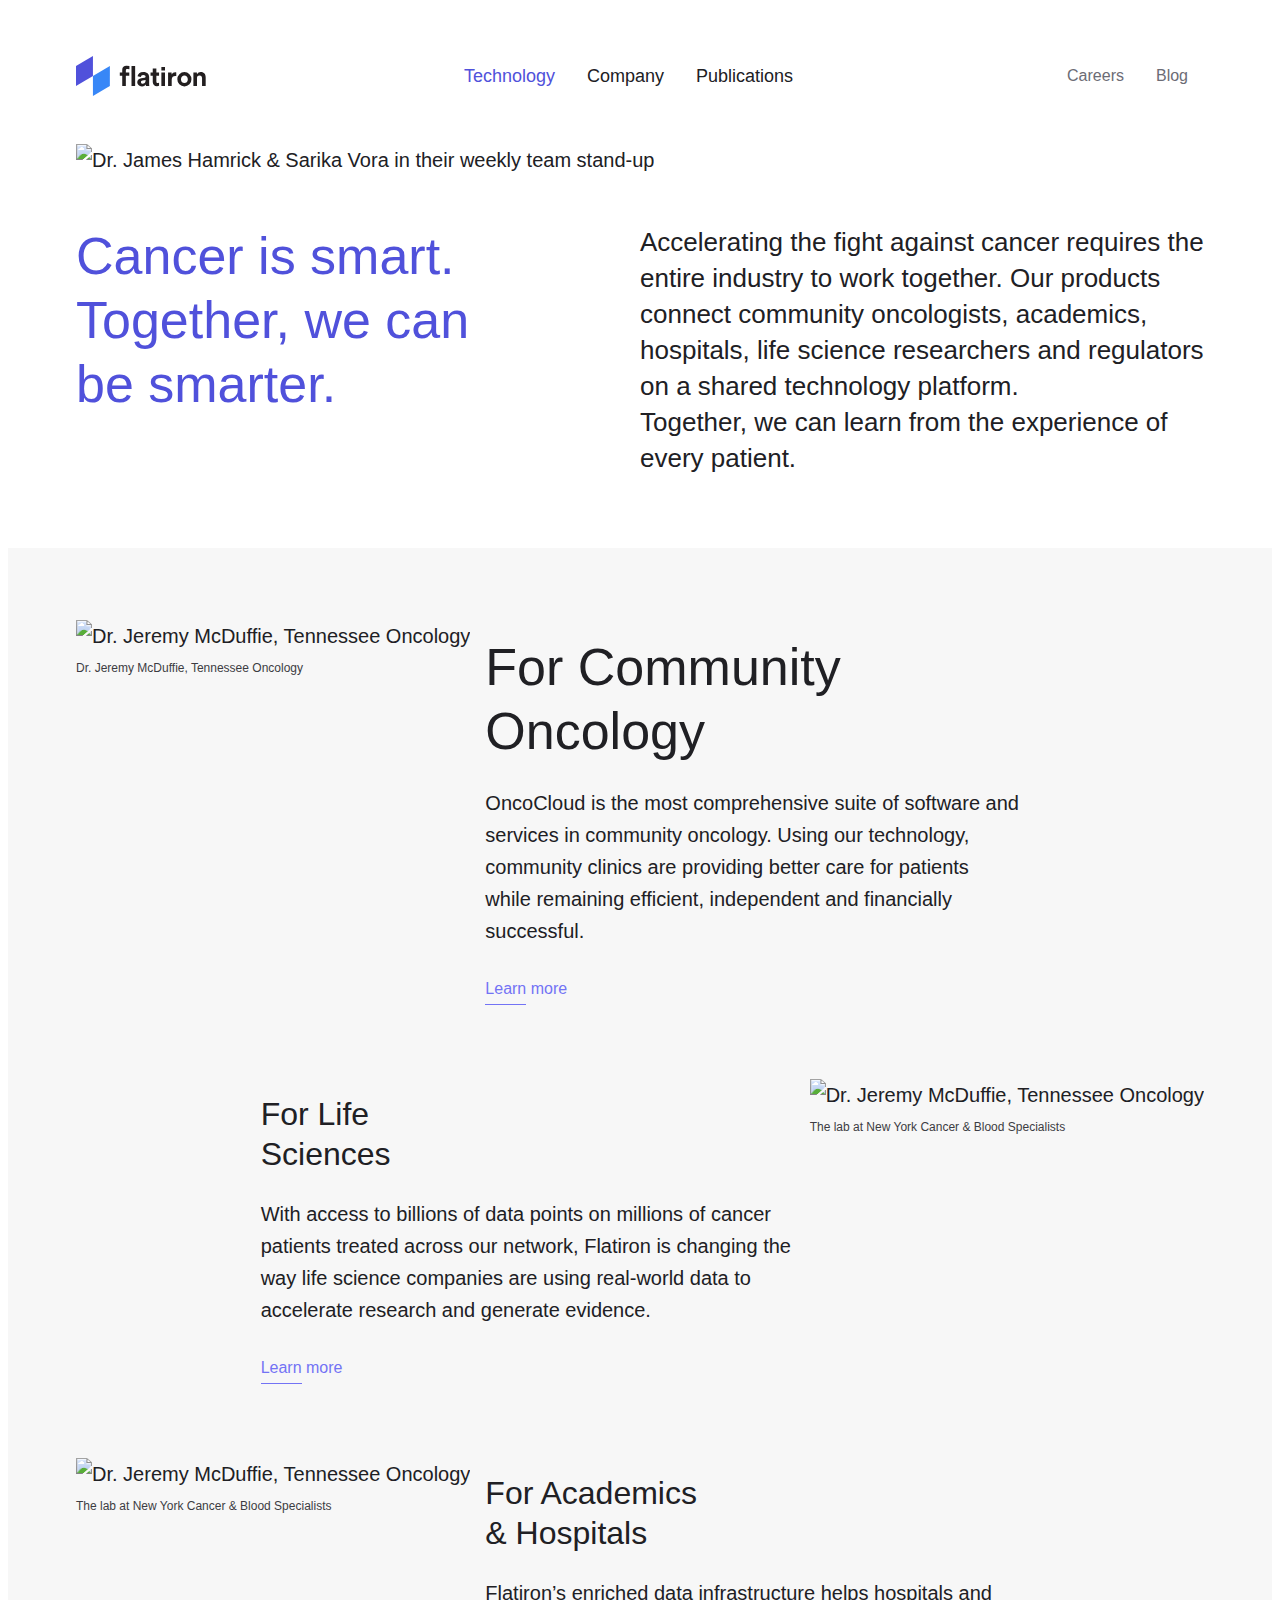
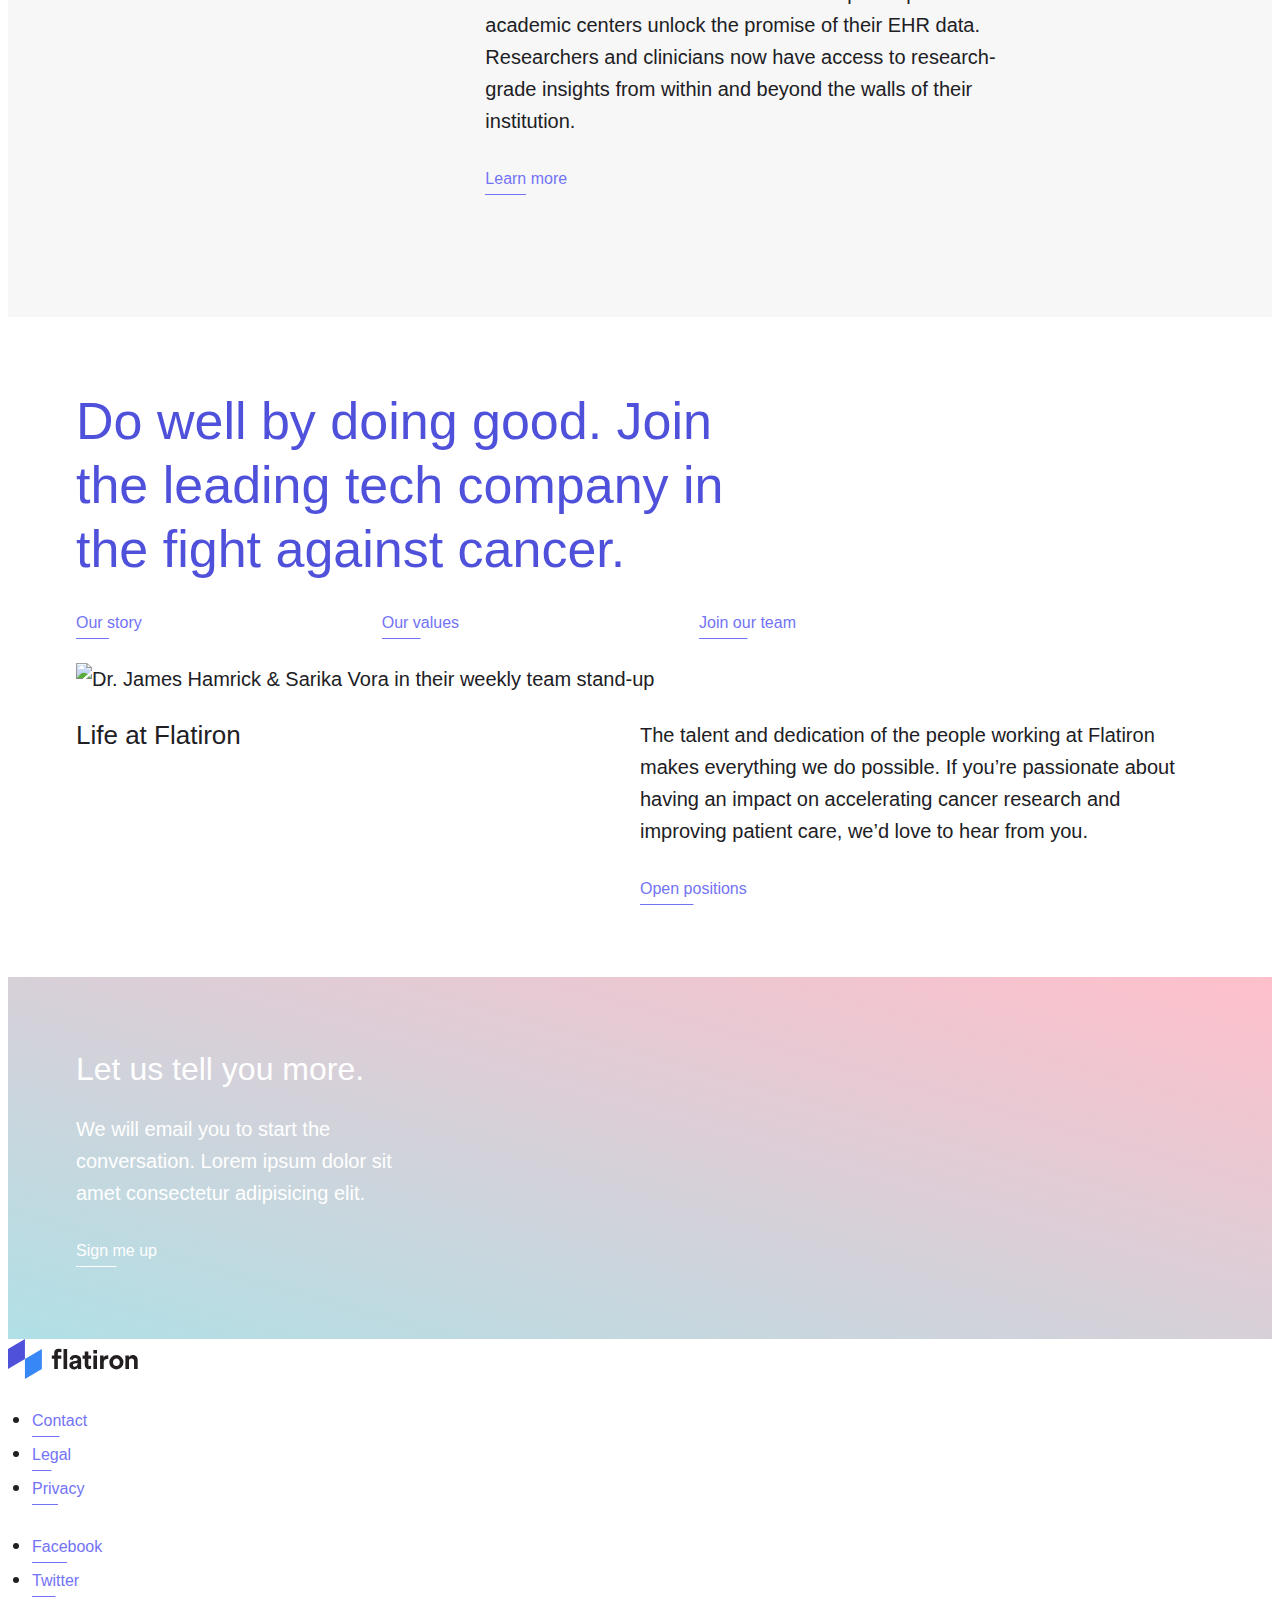
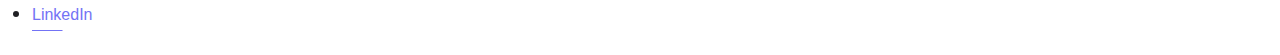
==== commit 6c9e1892: "added new row modifier & cta-link modifier" ====
--- a/index.html
+++ b/index.html
@@ -193,31 +193,31 @@
         </section>
         <section class="o-row o-row--lg">
             <div class="o-container">
-                <header>
-                <div class="u-max-width-sm " >
-                
-                    <div class>
-                    <h2 class="c-lead c-lead--xxl u-color-primary-base ">
-                        Do well by doing good. Join the leading tech company in the fight against cancer.
-                    </h2>
-                    </div>
-                </div>
-                
-                
-                </header>
-                
+                <div class="u-max-width-sm" >
+                    <header>
+                    
+                                                
+                            <h2 class="c-lead c-lead--xxl u-color-primary-base ">
+                                Do well by doing good. Join the leading tech company in the fight against cancer.
+                            </h2>
+                        
+                    
+                    
+                    </header>
+                    
             
-                <div class="o-layout o-layout--justify-space-between">
-                <p>
-                    <a href="#!">Our story</a>
-                </p>
-                <p>
-                    <a href="#!">Our values</a>
-                </p>
-                <p>
-                    <a href="#!">Join our team</a>
-                </p>
+                    <div class="o-layout o-layout--justify-space-between">
+                    <p>
+                        <a class="c-link-cta" href="#!">Our story</a>
+                    </p>
+                    <p>
+                        <a class="c-link-cta" href="#!">Our values</a>
+                    </p>
+                    <p>
+                        <a class="c-link-cta" href="#!">Join our team</a>
+                    </p>
                 </div> 
+                </div>
             </div>
             </div>
             </div>
@@ -242,7 +242,7 @@
                     The talent and dedication of the people working at Flatiron makes everything we do possible. If you’re passionate about having an impact on accelerating cancer research and improving patient care, we’d love to hear from you.
                 </p>
                 <p>
-                    <a href="#!">Open positions</a>
+                    <a class="c-link-cta" href="#!">Open positions</a>
                 </p>
             </div>    
                 
@@ -250,9 +250,9 @@
             
             </div>
         </section>
-        <section class="o-row o-row--lg">
-            <div class="o-container">
-                <div class="u-max-width-xs">
+        <section class="o-row o-row--lg o-row--gradient">
+            <div class="o-container">
+                <div class="u-max-width-xs c-link-cta-inverse">
                     <h2>
                         Let us tell you more.
                     </h2>
@@ -260,7 +260,7 @@
                         We will email you to start the conversation. Lorem ipsum dolor sit amet consectetur adipisicing elit.
                     </p>
                     <p>
-                        <a href="#!">Sign me up</a>
+                        <a class="c-link-cta c-link-cta-inverse" href="#!">Sign me up</a>
                     </p>
                 </div>
             </div>
@@ -276,17 +276,17 @@
             </h1>    
                 <nav>
                     <ul>
-                        <li><a href="#!">Contact</a></li>
-                        <li><a href="#!">Legal</a></li>
-                        <li><a href="#!">Privacy</a></li>
+                        <li><a class="c-link-cta" href="#!">Contact</a></li>
+                        <li><a class="c-link-cta" href="#!">Legal</a></li>
+                        <li><a class="c-link-cta" href="#!">Privacy</a></li>
                     </ul>
                 </nav>
 
                 <nav>
                     <ul>
-                        <li><a href="#!">Facebook</a></li>
-                        <li><a href="#!">Twitter</a></li>
-                        <li><a href="#!">LinkedIn</a></li>
+                        <li><a class="c-link-cta" href="#!">Facebook</a></li>
+                        <li><a class="c-link-cta" href="#!">Twitter</a></li>
+                        <li><a class="c-link-cta" href="#!">LinkedIn</a></li>
                     </ul>
                 </nav>
             </div>
--- a/css/screen.css
+++ b/css/screen.css
@@ -242,6 +242,10 @@
 
 .o-row—neutral-x-light {
     background:#F7F7F7;
+}
+
+.o-row--gradient {
+    background: linear-gradient(to top right, powderblue, pink);
 }
 
 
@@ -614,6 +618,20 @@
     background-color:greenyellow;
 }
 
+.c-link-cta-inverse,
+.c-link-cta-inverse:visited,
+.c-link-cta-inverse:active {
+    color: #fff;
+}
+.c-link-cta-inverse:after {
+    background-color:#fff;
+}
+.c-link-cta-inverse:hover::after {
+    background-color: #fff;
+}
+
+
+
 
 
 /*------------------------------------*\
